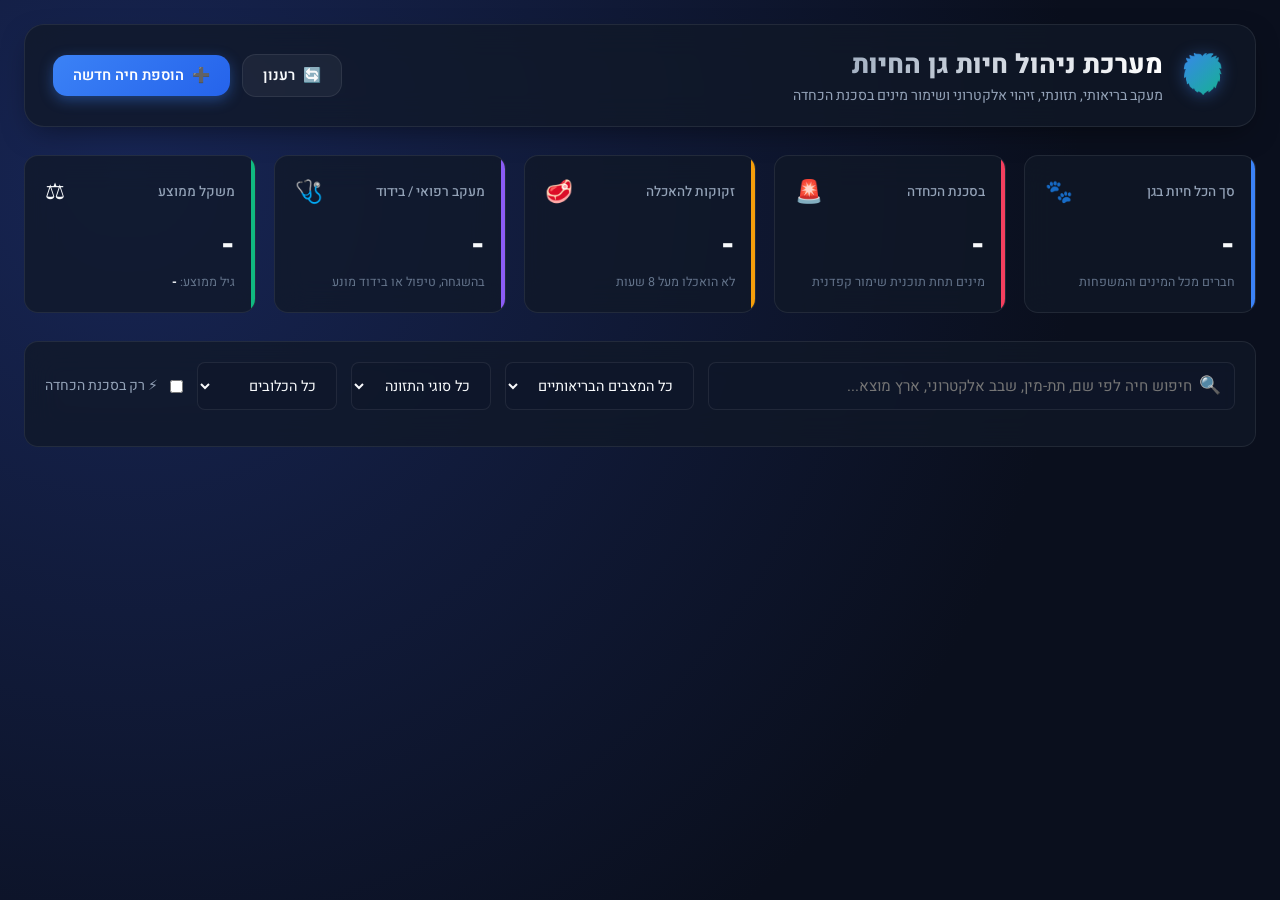
==== src/main/resources/static/index.html @ 91570b17 "feat: complete Zoo Management System with REST API, Web UI, Docker Compose, and comprehensive tests" ====
<!DOCTYPE html>
<html lang="he" dir="rtl">
<head>
    <meta charset="UTF-8">
    <meta name="viewport" content="width=device-width, initial-scale=1.0">
    <title>מערכת ניהול חיות גן החיות | Zoo Management</title>
    <link rel="preconnect" href="https://fonts.googleapis.com">
    <link rel="preconnect" href="https://fonts.gstatic.com" crossorigin>
    <link href="https://fonts.googleapis.com/css2?family=Heebo:wght@300;400;500;600;700;800;900&display=swap" rel="stylesheet">
    <link rel="stylesheet" href="styles.css">
</head>
<body>
    <div class="container">
        <!-- Header -->
        <header class="app-header">
            <div class="brand">
                <span class="brand-icon">🦁</span>
                <div class="brand-title">
                    <h1>מערכת ניהול חיות גן החיות</h1>
                    <p>מעקב בריאותי, תזונתי, זיהוי אלקטרוני ושימור מינים בסכנת הכחדה</p>
                </div>
            </div>
            <div class="header-actions">
                <button class="btn btn-secondary" id="btnRefresh">
                    <span>🔄</span> רענון
                </button>
                <button class="btn btn-primary" id="btnAddAnimal">
                    <span>➕</span> הוספת חיה חדשה
                </button>
            </div>
        </header>

        <!-- Stats Section -->
        <section class="stats-grid">
            <div class="stat-card blue">
                <div class="stat-header">
                    <span class="stat-title">סך הכל חיות בגן</span>
                    <span class="stat-icon">🐾</span>
                </div>
                <div class="stat-value" id="statTotalAnimals">-</div>
                <div class="stat-desc">חברים מכל המינים והמשפחות</div>
            </div>

            <div class="stat-card rose">
                <div class="stat-header">
                    <span class="stat-title">בסכנת הכחדה</span>
                    <span class="stat-icon">🚨</span>
                </div>
                <div class="stat-value" id="statEndangered">-</div>
                <div class="stat-desc">מינים תחת תוכנית שימור קפדנית</div>
            </div>

            <div class="stat-card amber">
                <div class="stat-header">
                    <span class="stat-title">זקוקות להאכלה</span>
                    <span class="stat-icon">🥩</span>
                </div>
                <div class="stat-value" id="statHungry">-</div>
                <div class="stat-desc">לא הואכלו מעל 8 שעות</div>
            </div>

            <div class="stat-card purple">
                <div class="stat-header">
                    <span class="stat-title">מעקב רפואי / בידוד</span>
                    <span class="stat-icon">🩺</span>
                </div>
                <div class="stat-value" id="statMedicalAttention">-</div>
                <div class="stat-desc">בהשגחה, טיפול או בידוד מונע</div>
            </div>

            <div class="stat-card emerald">
                <div class="stat-header">
                    <span class="stat-title">משקל ממוצע</span>
                    <span class="stat-icon">⚖️</span>
                </div>
                <div class="stat-value" id="statAvgWeight">-</div>
                <div class="stat-desc">גיל ממוצע: <strong id="statAvgAge" style="color:var(--text-primary)">-</strong></div>
            </div>
        </section>

        <!-- Toolbar: Search & Filters -->
        <section class="toolbar">
            <div class="search-row">
                <div class="search-input-wrap">
                    <span class="search-icon">🔍</span>
                    <input type="text" id="searchInput" class="search-input" placeholder="חיפוש חיה לפי שם, תת-מין, שבב אלקטרוני, ארץ מוצא...">
                </div>

                <select id="healthFilter" class="select-filter">
                    <option value="">כל המצבים הבריאותיים</option>
                </select>

                <select id="dietFilter" class="select-filter">
                    <option value="">כל סוגי התזונה</option>
                </select>

                <select id="cageFilter" class="select-filter">
                    <option value="">כל הכלובים</option>
                </select>

                <label class="filter-toggle-wrap">
                    <input type="checkbox" id="endangeredToggle">
                    <span>⚡ רק בסכנת הכחדה</span>
                </label>
            </div>

            <!-- Species Pills -->
            <div class="species-tabs" id="speciesTabs">
                <!-- Dynamically generated species buttons -->
            </div>
        </section>

        <!-- Animals Grid -->
        <main class="animals-grid" id="animalsGrid">
            <!-- Dynamically populated animal cards -->
        </main>
    </div>

    <!-- Modal: Add / Edit Animal -->
    <div class="modal-overlay" id="animalModal">
        <div class="modal-content">
            <div class="modal-header">
                <h2 id="animalModalTitle">הוספת חיה חדשה</h2>
                <button class="modal-close" onclick="closeModal('animalModal')">&times;</button>
            </div>
            <form id="animalForm">
                <input type="hidden" id="modalAnimalId">
                <div class="form-grid">
                    <div class="form-group">
                        <label class="form-label">שם החיה *</label>
                        <input type="text" id="modalAnimalName" class="form-input" required placeholder="למשל: סימבה">
                    </div>

                    <div class="form-group">
                        <label class="form-label">משפחה / מין *</label>
                        <select id="modalAnimalSpecies" class="form-select" required>
                            <!-- Populated dynamically -->
                        </select>
                    </div>

                    <div class="form-group">
                        <label class="form-label">תת-מין</label>
                        <select id="modalAnimalSubSpecies" class="form-select">
                            <!-- Populated dynamically -->
                        </select>
                    </div>

                    <div class="form-group">
                        <label class="form-label">מין (זכר/נקבה)</label>
                        <select id="modalAnimalGender" class="form-select">
                            <!-- Populated dynamically -->
                        </select>
                    </div>

                    <div class="form-group">
                        <label class="form-label">גיל (בשנים)</label>
                        <input type="number" id="modalAnimalAge" class="form-input" min="0" max="150" placeholder="למשל: 5">
                    </div>

                    <div class="form-group">
                        <label class="form-label">משקל (ק"ג)</label>
                        <input type="number" id="modalAnimalWeight" class="form-input" step="0.1" min="0" placeholder="למשל: 180.5">
                    </div>

                    <div class="form-group">
                        <label class="form-label">סוג תזונה</label>
                        <select id="modalAnimalDiet" class="form-select">
                            <!-- Populated dynamically -->
                        </select>
                    </div>

                    <div class="form-group">
                        <label class="form-label">מזון מועדף</label>
                        <input type="text" id="modalAnimalFood" class="form-input" placeholder="למשל: בשר בקר טרי">
                    </div>

                    <div class="form-group">
                        <label class="form-label">ארץ מוצא / סביבה טבעית</label>
                        <input type="text" id="modalAnimalOrigin" class="form-input" placeholder="למשל: קניה">
                    </div>

                    <div class="form-group">
                        <label class="form-label">סטטוס שימור (סכנת הכחדה)</label>
                        <select id="modalAnimalConservation" class="form-select">
                            <!-- Populated dynamically -->
                        </select>
                    </div>

                    <div class="form-group">
                        <label class="form-label">מזהה שבב אלקטרוני (Microchip)</label>
                        <input type="text" id="modalAnimalChip" class="form-input" placeholder="CHIP-FEL-101">
                    </div>

                    <div class="form-group">
                        <label class="form-label">כלוב משויך</label>
                        <select id="modalAnimalCage" class="form-select">
                            <!-- Populated dynamically -->
                        </select>
                    </div>

                    <div class="form-group">
                        <label class="form-label">לוח זמני האכלה</label>
                        <input type="text" id="modalAnimalSchedule" class="form-input" placeholder="למשל: פעמיים ביום ב-09:00 וב-17:00">
                    </div>

                    <div class="form-group">
                        <label class="form-label">מצב בריאותי התחלתי</label>
                        <select id="modalAnimalHealth" class="form-select">
                            <!-- Populated dynamically -->
                        </select>
                    </div>

                    <div class="form-group full">
                        <label class="form-label">הערות ותיאור אישי</label>
                        <textarea id="modalAnimalNotes" class="form-textarea" placeholder="מאפיינים ייחודיים, התנהגות..."></textarea>
                    </div>
                </div>

                <div style="display:flex; justify-content:flex-end; gap:12px;">
                    <button type="button" class="btn btn-secondary" onclick="closeModal('animalModal')">ביטול</button>
                    <button type="submit" class="btn btn-primary">שמור חיה</button>
                </div>
            </form>
        </div>
    </div>

    <!-- Modal: Feed Animal -->
    <div class="modal-overlay" id="feedModal">
        <div class="modal-content" style="max-width: 480px;">
            <div class="modal-header">
                <h2 id="feedModalTitle">🥩 האכלת חיה</h2>
                <button class="modal-close" onclick="closeModal('feedModal')">&times;</button>
            </div>
            <form id="feedForm">
                <input type="hidden" id="feedAnimalId">
                <div class="form-group" style="margin-bottom:14px;">
                    <label class="form-label">סוג המזון *</label>
                    <input type="text" id="feedFoodItem" class="form-input" required placeholder="למשל: נתחי עוף טריים">
                </div>
                <div class="form-group" style="margin-bottom:14px;">
                    <label class="form-label">כמות (בק"ג) *</label>
                    <input type="number" id="feedAmountKg" class="form-input" step="0.1" min="0.01" required value="2.5">
                </div>
                <div class="form-group" style="margin-bottom:14px;">
                    <label class="form-label">שם המטפל המאכיל</label>
                    <input type="text" id="feedCaretaker" class="form-input" value="מטפל תורן">
                </div>
                <div class="form-group" style="margin-bottom:20px;">
                    <label class="form-label">הערות האכלה</label>
                    <textarea id="feedNotes" class="form-textarea" placeholder="תיאבון טוב, תגובה חיובית..."></textarea>
                </div>
                <div style="display:flex; justify-content:flex-end; gap:12px;">
                    <button type="button" class="btn btn-secondary" onclick="closeModal('feedModal')">ביטול</button>
                    <button type="submit" class="btn btn-emerald">בצע האכלה עכשיו</button>
                </div>
            </form>
        </div>
    </div>

    <!-- Modal: Medical Checkup -->
    <div class="modal-overlay" id="medicalModal">
        <div class="modal-content" style="max-width: 520px;">
            <div class="modal-header">
                <h2 id="medicalModalTitle">🩺 בדיקה רפואית</h2>
                <button class="modal-close" onclick="closeModal('medicalModal')">&times;</button>
            </div>
            <form id="medicalForm">
                <input type="hidden" id="medAnimalId">
                <div class="form-group" style="margin-bottom:14px;">
                    <label class="form-label">עדכון מצב בריאותי *</label>
                    <select id="medHealthStatus" class="form-select" required>
                        <!-- Populated dynamically -->
                    </select>
                </div>
                <div class="form-group" style="margin-bottom:14px;">
                    <label class="form-label">אבחנה רפואית *</label>
                    <input type="text" id="medDiagnosis" class="form-input" required placeholder="בדיקה תקופתית, צליעה ברגל, הצטננות...">
                </div>
                <div class="form-group" style="margin-bottom:14px;">
                    <label class="form-label">טיפול שניתן / תרופות</label>
                    <input type="text" id="medTreatment" class="form-input" placeholder="חיסון שנתי, אנטיביוטיקה, מנוחה...">
                </div>
                <div class="form-group" style="margin-bottom:14px;">
                    <label class="form-label">שם הווטרינר המטפל</label>
                    <input type="text" id="medDoctor" class="form-input" value='ד"ר שרה מילר'>
                </div>
                <div class="form-group" style="margin-bottom:20px;">
                    <label class="form-label">הערות ומעקב</label>
                    <textarea id="medNotes" class="form-textarea" placeholder="הנחיות להמשך טיפול..."></textarea>
                </div>
                <div style="display:flex; justify-content:flex-end; gap:12px;">
                    <button type="button" class="btn btn-secondary" onclick="closeModal('medicalModal')">ביטול</button>
                    <button type="submit" class="btn btn-amber">שמור בדיקה רפואית</button>
                </div>
            </form>
        </div>
    </div>

    <!-- Modal: History Timeline -->
    <div class="modal-overlay" id="historyModal">
        <div class="modal-content">
            <div class="modal-header">
                <h2 id="historyModalTitle">📋 היסטוריה</h2>
                <button class="modal-close" onclick="closeModal('historyModal')">&times;</button>
            </div>
            <div class="timeline" id="historyTimeline">
                <!-- Dynamically populated timeline items -->
            </div>
            <div style="display:flex; justify-content:flex-end; margin-top:20px;">
                <button type="button" class="btn btn-secondary" onclick="closeModal('historyModal')">סגור</button>
            </div>
        </div>
    </div>

    <!-- Toast Notifications -->
    <div class="toast-container" id="toastContainer"></div>

    <script src="app.js"></script>
</body>
</html>
---- src/main/resources/static/styles.css ----
:root {
    --bg-primary: #0a0f1d;
    --bg-secondary: #111827;
    --bg-card: rgba(17, 24, 39, 0.75);
    --bg-card-hover: rgba(31, 41, 55, 0.85);
    --border-color: rgba(255, 255, 255, 0.08);
    --border-glow: rgba(59, 130, 246, 0.3);
    --primary: #3b82f6;
    --primary-hover: #2563eb;
    --primary-glow: rgba(59, 130, 246, 0.4);
    --accent-emerald: #10b981;
    --accent-amber: #f59e0b;
    --accent-rose: #f43f5e;
    --accent-purple: #8b5cf6;
    --accent-cyan: #06b6d4;
    --text-primary: #f8fafc;
    --text-secondary: #94a3b8;
    --text-muted: #64748b;
    --glass-blur: blur(16px);
    --radius-sm: 8px;
    --radius-md: 14px;
    --radius-lg: 20px;
    --shadow-card: 0 10px 30px -10px rgba(0, 0, 0, 0.5);
    --transition: all 0.25s cubic-bezier(0.4, 0, 0.2, 1);
}

* {
    box-sizing: border-box;
    margin: 0;
    padding: 0;
    font-family: 'Heebo', system-ui, -apple-system, sans-serif;
}

body {
    background: radial-gradient(circle at 10% 20%, #172554 0%, #0a0f1d 70%),
                radial-gradient(circle at 90% 80%, #1e1b4b 0%, transparent 60%);
    background-color: var(--bg-primary);
    color: var(--text-primary);
    min-height: 100vh;
    direction: rtl;
    text-align: right;
    line-height: 1.5;
    overflow-x: hidden;
}

/* Scrollbar */
::-webkit-scrollbar {
    width: 8px;
}
::-webkit-scrollbar-track {
    background: var(--bg-primary);
}
::-webkit-scrollbar-thumb {
    background: #334155;
    border-radius: 4px;
}
::-webkit-scrollbar-thumb:hover {
    background: #475569;
}

/* Container */
.container {
    max-width: 1440px;
    margin: 0 auto;
    padding: 24px;
}

/* Header */
.app-header {
    display: flex;
    justify-content: space-between;
    align-items: center;
    padding: 20px 28px;
    background: var(--bg-card);
    backdrop-filter: var(--glass-blur);
    border: 1px solid var(--border-color);
    border-radius: var(--radius-lg);
    box-shadow: var(--shadow-card);
    margin-bottom: 28px;
}

.brand {
    display: flex;
    align-items: center;
    gap: 16px;
}

.brand-icon {
    font-size: 2.4rem;
    background: linear-gradient(135deg, #3b82f6, #10b981);
    -webkit-background-clip: text;
    -webkit-text-fill-color: transparent;
    filter: drop-shadow(0 2px 8px rgba(59, 130, 246, 0.4));
}

.brand-title h1 {
    font-size: 1.65rem;
    font-weight: 800;
    background: linear-gradient(to left, #ffffff, #94a3b8);
    -webkit-background-clip: text;
    -webkit-text-fill-color: transparent;
}

.brand-title p {
    font-size: 0.88rem;
    color: var(--text-secondary);
}

.header-actions {
    display: flex;
    align-items: center;
    gap: 12px;
}

/* Buttons */
.btn {
    display: inline-flex;
    align-items: center;
    gap: 8px;
    padding: 10px 20px;
    border-radius: var(--radius-md);
    font-weight: 600;
    font-size: 0.92rem;
    cursor: pointer;
    border: none;
    transition: var(--transition);
    outline: none;
}

.btn-primary {
    background: linear-gradient(135deg, var(--primary), #2563eb);
    color: white;
    box-shadow: 0 4px 14px var(--primary-glow);
}
.btn-primary:hover {
    transform: translateY(-2px);
    box-shadow: 0 6px 20px var(--primary-glow);
}

.btn-secondary {
    background: rgba(255, 255, 255, 0.05);
    color: var(--text-primary);
    border: 1px solid var(--border-color);
}
.btn-secondary:hover {
    background: rgba(255, 255, 255, 0.1);
    transform: translateY(-2px);
}

.btn-emerald {
    background: linear-gradient(135deg, #059669, #10b981);
    color: white;
}
.btn-emerald:hover {
    filter: brightness(1.1);
    transform: translateY(-2px);
}

.btn-amber {
    background: linear-gradient(135deg, #d97706, #f59e0b);
    color: white;
}
.btn-amber:hover {
    filter: brightness(1.1);
    transform: translateY(-2px);
}

.btn-rose {
    background: linear-gradient(135deg, #e11d48, #f43f5e);
    color: white;
}
.btn-rose:hover {
    filter: brightness(1.1);
    transform: translateY(-2px);
}

.btn-sm {
    padding: 6px 12px;
    font-size: 0.82rem;
    border-radius: var(--radius-sm);
}

/* Stats Section */
.stats-grid {
    display: grid;
    grid-template-columns: repeat(auto-fit, minmax(210px, 1fr));
    gap: 18px;
    margin-bottom: 28px;
}

.stat-card {
    background: var(--bg-card);
    backdrop-filter: var(--glass-blur);
    border: 1px solid var(--border-color);
    border-radius: var(--radius-md);
    padding: 20px;
    position: relative;
    overflow: hidden;
    transition: var(--transition);
}
.stat-card:hover {
    transform: translateY(-4px);
    border-color: rgba(255, 255, 255, 0.2);
}

.stat-card::after {
    content: '';
    position: absolute;
    top: 0;
    right: 0;
    width: 4px;
    height: 100%;
}
.stat-card.blue::after { background: var(--primary); }
.stat-card.emerald::after { background: var(--accent-emerald); }
.stat-card.amber::after { background: var(--accent-amber); }
.stat-card.rose::after { background: var(--accent-rose); }
.stat-card.purple::after { background: var(--accent-purple); }

.stat-header {
    display: flex;
    justify-content: space-between;
    align-items: center;
    margin-bottom: 12px;
}
.stat-title {
    font-size: 0.85rem;
    color: var(--text-secondary);
    font-weight: 500;
}
.stat-icon {
    font-size: 1.4rem;
}
.stat-value {
    font-size: 2rem;
    font-weight: 800;
    color: var(--text-primary);
}
.stat-desc {
    font-size: 0.78rem;
    color: var(--text-muted);
    margin-top: 4px;
}

/* Filters & Search Toolbar */
.toolbar {
    background: var(--bg-card);
    backdrop-filter: var(--glass-blur);
    border: 1px solid var(--border-color);
    border-radius: var(--radius-md);
    padding: 20px;
    margin-bottom: 28px;
    display: flex;
    flex-direction: column;
    gap: 16px;
}

.search-row {
    display: flex;
    gap: 14px;
    flex-wrap: wrap;
}

.search-input-wrap {
    flex: 1;
    min-width: 280px;
    position: relative;
}
.search-icon {
    position: absolute;
    right: 14px;
    top: 50%;
    transform: translateY(-50%);
    color: var(--text-muted);
    font-size: 1.1rem;
}
.search-input {
    width: 100%;
    padding: 12px 42px 12px 16px;
    background: rgba(15, 23, 42, 0.6);
    border: 1px solid var(--border-color);
    border-radius: var(--radius-sm);
    color: var(--text-primary);
    font-size: 0.95rem;
    outline: none;
    transition: var(--transition);
}
.search-input:focus {
    border-color: var(--primary);
    box-shadow: 0 0 0 3px var(--primary-glow);
}

.select-filter {
    padding: 10px 16px;
    background: rgba(15, 23, 42, 0.6);
    border: 1px solid var(--border-color);
    border-radius: var(--radius-sm);
    color: var(--text-primary);
    font-size: 0.9rem;
    outline: none;
    cursor: pointer;
    min-width: 140px;
}
.select-filter:focus {
    border-color: var(--primary);
}

/* Species Tabs / Badges */
.species-tabs {
    display: flex;
    gap: 8px;
    flex-wrap: wrap;
    align-items: center;
}
.tab-btn {
    padding: 7px 15px;
    background: rgba(255, 255, 255, 0.04);
    border: 1px solid var(--border-color);
    border-radius: 20px;
    color: var(--text-secondary);
    font-size: 0.85rem;
    cursor: pointer;
    transition: var(--transition);
}
.tab-btn:hover {
    background: rgba(255, 255, 255, 0.1);
    color: var(--text-primary);
}
.tab-btn.active {
    background: var(--primary);
    color: white;
    border-color: var(--primary);
    box-shadow: 0 2px 10px var(--primary-glow);
}

.filter-toggle-wrap {
    display: flex;
    align-items: center;
    gap: 12px;
    font-size: 0.88rem;
    color: var(--text-secondary);
    cursor: pointer;
}

/* Animals Grid */
.animals-grid {
    display: grid;
    grid-template-columns: repeat(auto-fill, minmax(360px, 1fr));
    gap: 22px;
    margin-bottom: 40px;
}

/* Animal Card */
.animal-card {
    background: var(--bg-card);
    backdrop-filter: var(--glass-blur);
    border: 1px solid var(--border-color);
    border-radius: var(--radius-lg);
    padding: 22px;
    display: flex;
    flex-direction: column;
    justify-content: space-between;
    transition: var(--transition);
    position: relative;
    overflow: hidden;
}
.animal-card:hover {
    transform: translateY(-6px);
    border-color: rgba(255, 255, 255, 0.18);
    box-shadow: 0 15px 35px -10px rgba(0, 0, 0, 0.7);
}

.animal-header {
    display: flex;
    justify-content: space-between;
    align-items: flex-start;
    margin-bottom: 14px;
}

.animal-title-wrap {
    display: flex;
    align-items: center;
    gap: 14px;
}

.animal-avatar {
    width: 52px;
    height: 52px;
    border-radius: 14px;
    display: flex;
    align-items: center;
    justify-content: center;
    font-size: 1.8rem;
    background: rgba(255, 255, 255, 0.06);
    border: 1px solid var(--border-color);
}

.animal-name {
    font-size: 1.3rem;
    font-weight: 700;
    color: var(--text-primary);
}
.animal-species-text {
    font-size: 0.84rem;
    color: var(--text-secondary);
}

.health-dot {
    display: inline-block;
    width: 8px;
    height: 8px;
    border-radius: 50%;
    margin-left: 6px;
}
.health-dot.HEALTHY { background: var(--accent-emerald); box-shadow: 0 0 8px var(--accent-emerald); }
.health-dot.UNDER_OBSERVATION { background: var(--accent-amber); box-shadow: 0 0 8px var(--accent-amber); }
.health-dot.QUARANTINED { background: var(--accent-rose); box-shadow: 0 0 8px var(--accent-rose); }
.health-dot.SICK { background: var(--accent-rose); box-shadow: 0 0 8px var(--accent-rose); }
.health-dot.INJURED { background: var(--accent-amber); box-shadow: 0 0 8px var(--accent-amber); }

/* Badges */
.badge-row {
    display: flex;
    gap: 6px;
    flex-wrap: wrap;
    margin-bottom: 14px;
}

.badge {
    padding: 4px 10px;
    border-radius: 6px;
    font-size: 0.75rem;
    font-weight: 600;
    display: inline-flex;
    align-items: center;
    gap: 4px;
}
.badge-endangered {
    background: rgba(244, 63, 94, 0.15);
    color: #fb7185;
    border: 1px solid rgba(244, 63, 94, 0.3);
}
.badge-least-concern {
    background: rgba(16, 185, 129, 0.15);
    color: #34d399;
    border: 1px solid rgba(16, 185, 129, 0.3);
}
.badge-diet {
    background: rgba(59, 130, 246, 0.15);
    color: #60a5fa;
    border: 1px solid rgba(59, 130, 246, 0.3);
}
.badge-gender {
    background: rgba(139, 92, 246, 0.15);
    color: #a78bfa;
    border: 1px solid rgba(139, 92, 246, 0.3);
}
.badge-cage {
    background: rgba(255, 255, 255, 0.08);
    color: #cbd5e1;
    border: 1px solid var(--border-color);
}

/* Details list */
.animal-specs {
    display: grid;
    grid-template-columns: 1fr 1fr;
    gap: 10px;
    background: rgba(15, 23, 42, 0.5);
    border-radius: var(--radius-sm);
    padding: 12px;
    margin-bottom: 14px;
    font-size: 0.82rem;
}
.spec-item {
    display: flex;
    flex-direction: column;
}
.spec-label {
    color: var(--text-muted);
    font-size: 0.75rem;
}
.spec-val {
    color: var(--text-primary);
    font-weight: 600;
}

/* Feeding info bar */
.feeding-bar {
    background: rgba(255, 255, 255, 0.03);
    border-radius: var(--radius-sm);
    padding: 10px 12px;
    margin-bottom: 16px;
    font-size: 0.82rem;
    display: flex;
    justify-content: space-between;
    align-items: center;
    border: 1px solid var(--border-color);
}
.feeding-bar.hungry {
    border-color: rgba(245, 158, 11, 0.4);
    background: rgba(245, 158, 11, 0.08);
}
.hungry-badge {
    color: #fbbf24;
    font-weight: 700;
    display: inline-flex;
    align-items: center;
    gap: 4px;
}

/* Animal Action Buttons */
.card-actions {
    display: flex;
    gap: 8px;
    flex-wrap: wrap;
    border-top: 1px solid var(--border-color);
    padding-top: 14px;
}

/* Modal */
.modal-overlay {
    position: fixed;
    top: 0;
    left: 0;
    right: 0;
    bottom: 0;
    background: rgba(0, 0, 0, 0.75);
    backdrop-filter: blur(8px);
    display: none;
    align-items: center;
    justify-content: center;
    z-index: 1000;
    padding: 20px;
}
.modal-overlay.open {
    display: flex;
}

.modal-content {
    background: #111827;
    border: 1px solid rgba(255, 255, 255, 0.15);
    border-radius: var(--radius-lg);
    width: 100%;
    max-width: 650px;
    max-height: 90vh;
    overflow-y: auto;
    padding: 28px;
    position: relative;
    box-shadow: 0 25px 50px -12px rgba(0, 0, 0, 0.8);
    animation: modalIn 0.25s ease-out;
}

@keyframes modalIn {
    from {
        opacity: 0;
        transform: scale(0.95);
    }
    to {
        opacity: 1;
        transform: scale(1);
    }
}

.modal-header {
    display: flex;
    justify-content: space-between;
    align-items: center;
    margin-bottom: 22px;
}
.modal-header h2 {
    font-size: 1.4rem;
    font-weight: 700;
}
.modal-close {
    background: transparent;
    border: none;
    color: var(--text-muted);
    font-size: 1.6rem;
    cursor: pointer;
    line-height: 1;
}
.modal-close:hover {
    color: white;
}

/* Form */
.form-grid {
    display: grid;
    grid-template-columns: 1fr 1fr;
    gap: 16px;
    margin-bottom: 22px;
}
.form-group {
    display: flex;
    flex-direction: column;
    gap: 6px;
}
.form-group.full {
    grid-column: 1 / -1;
}
.form-label {
    font-size: 0.85rem;
    color: var(--text-secondary);
    font-weight: 600;
}
.form-input, .form-select, .form-textarea {
    padding: 10px 14px;
    background: #1f2937;
    border: 1px solid var(--border-color);
    border-radius: var(--radius-sm);
    color: var(--text-primary);
    font-size: 0.92rem;
    outline: none;
    transition: var(--transition);
}
.form-input:focus, .form-select:focus, .form-textarea:focus {
    border-color: var(--primary);
    box-shadow: 0 0 0 3px var(--primary-glow);
}
.form-textarea {
    resize: vertical;
    min-height: 80px;
}

/* Timeline in History Modal */
.timeline {
    position: relative;
    padding-right: 24px;
    border-right: 2px solid #334155;
    margin-top: 14px;
}
.timeline-item {
    position: relative;
    margin-bottom: 20px;
}
.timeline-dot {
    position: absolute;
    right: -31px;
    top: 4px;
    width: 14px;
    height: 14px;
    border-radius: 50%;
    background: var(--primary);
    border: 2px solid #111827;
}
.timeline-date {
    font-size: 0.76rem;
    color: var(--text-muted);
}
.timeline-title {
    font-size: 0.95rem;
    font-weight: 700;
    color: var(--text-primary);
}
.timeline-body {
    font-size: 0.85rem;
    color: var(--text-secondary);
    margin-top: 4px;
}

/* Toasts */
.toast-container {
    position: fixed;
    bottom: 24px;
    left: 24px;
    z-index: 2000;
    display: flex;
    flex-direction: column;
    gap: 10px;
}
.toast {
    padding: 14px 20px;
    border-radius: var(--radius-md);
    background: #1f2937;
    color: white;
    box-shadow: 0 10px 25px rgba(0, 0, 0, 0.6);
    border: 1px solid var(--border-color);
    display: flex;
    align-items: center;
    gap: 12px;
    font-size: 0.92rem;
    animation: toastIn 0.3s ease-out;
}
.toast.success { border-color: var(--accent-emerald); }
.toast.error { border-color: var(--accent-rose); }

@keyframes toastIn {
    from {
        opacity: 0;
        transform: translateY(20px);
    }
    to {
        opacity: 1;
        transform: translateY(0);
    }
}

/* Empty State */
.empty-state {
    grid-column: 1 / -1;
    text-align: center;
    padding: 60px 20px;
    color: var(--text-muted);
}
.empty-icon {
    font-size: 3.5rem;
    margin-bottom: 12px;
}
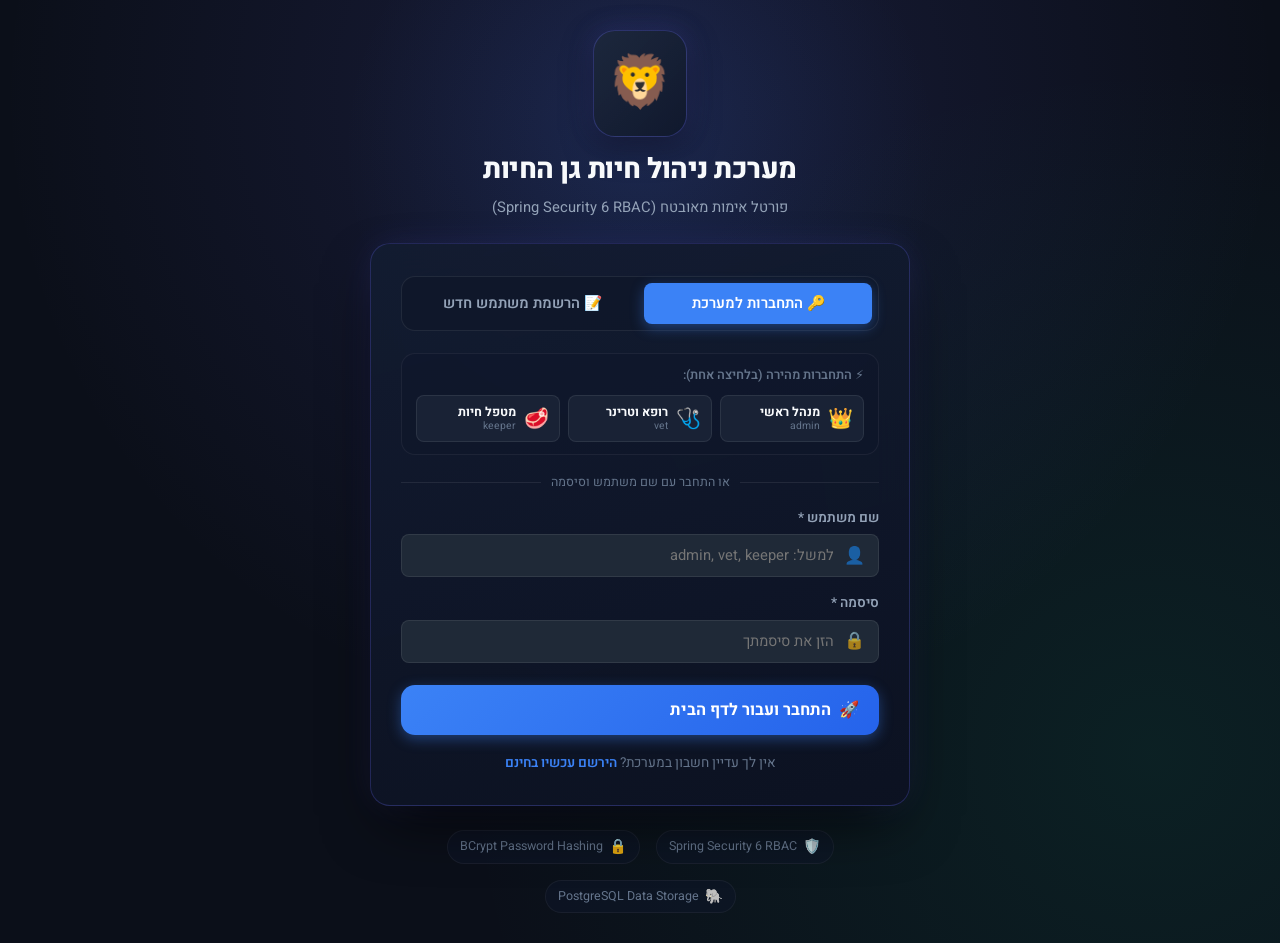
==== commit 919aed81: "feat: integrate NaNoBanana 2.1 AI animal photography, standalone auth, tasks, smart alerts, cages, a" ====
--- a/src/main/resources/static/index.html
+++ b/src/main/resources/static/index.html
@@ -8,9 +8,47 @@
     <link rel="preconnect" href="https://fonts.gstatic.com" crossorigin>
     <link href="https://fonts.googleapis.com/css2?family=Heebo:wght@300;400;500;600;700;800;900&display=swap" rel="stylesheet">
     <link rel="stylesheet" href="styles.css">
+    <script>
+        // Auth Guard: אם המשתמש אינו מחובר, ניתוב מיידי לדף ההתחברות וההרשמה הנפרד
+        (function() {
+            var saved = localStorage.getItem('zoo_auth');
+            if (!saved) {
+                window.location.replace('login.html');
+            }
+        })();
+    </script>
 </head>
 <body>
     <div class="container">
+        <!-- RBAC Role Selector Bar -->
+        <section class="role-selector-bar" id="roleSelectorBar">
+            <div class="role-selector-title">
+                <span class="role-selector-icon">🛡️</span>
+                <div>
+                    <strong style="color:var(--text-primary); font-size:0.95rem;">בקרת הרשאות ותפקידים (Spring Security 6 RBAC)</strong>
+                    <div style="font-size:0.8rem; color:var(--text-muted);">החלף תפקיד לבדיקת הרשאות בזמן אמת</div>
+                </div>
+            </div>
+            <div class="role-buttons">
+                <button type="button" class="btn-role" data-role="guest" id="role-guest" title="אורח - צפייה בנתונים בלבד">
+                    <span class="role-icon">👤</span> אורח (Guest)
+                </button>
+                <button type="button" class="btn-role" data-role="keeper" id="role-keeper" title="מטפל - מורשה להאכיל ולהעביר כלובים">
+                    <span class="role-icon">🥩</span> מטפל (Keeper)
+                </button>
+                <button type="button" class="btn-role" data-role="vet" id="role-vet" title="וטרינר - מורשה לבדיקות רפואיות ובידוד">
+                    <span class="role-icon">🩺</span> וטרינר (Vet)
+                </button>
+                <button type="button" class="btn-role active" data-role="admin" id="role-admin" title="מנהל - הרשאות מלאות להוספה, עריכה ומחיקה">
+                    <span class="role-icon">👑</span> מנהל (Admin)
+                </button>
+            </div>
+            <div class="current-role-badge" id="currentRoleBadge">
+                <span class="badge-status-dot"></span>
+                <span id="currentRoleLabel">מחובר כ-מנהל (ROLE_ADMIN)</span>
+            </div>
+        </section>
+
         <!-- Header -->
         <header class="app-header">
             <div class="brand">
@@ -21,6 +59,28 @@
                 </div>
             </div>
             <div class="header-actions">
+                <div class="auth-header-controls" id="authUserControls">
+                    <div class="user-greeting-badge" id="userGreetingBadge">
+                        <span class="user-greeting-avatar" id="userGreetingAvatar">👑</span>
+                        <div class="user-greeting-info">
+                            <span class="user-greeting-name" id="userGreetingName">משתמש מחובר</span>
+                            <span class="user-greeting-role" id="userGreetingRole">טוען...</span>
+                        </div>
+                    </div>
+                    <button class="btn btn-rose btn-sm" id="btnLogout" title="התנתק מהמערכת">
+                        <span>🚪</span> התנתק
+                    </button>
+                </div>
+                <button type="button" class="btn-alert-bell" id="btnAlertsBell" title="מרכז התראות בזמן אמת">
+                    <span>🔔</span> התראות
+                    <span class="alert-bell-count" id="alertsBadgeCount" style="display:none;">0</span>
+                </button>
+                <button type="button" class="btn btn-secondary" id="btnExportCsv" title="ייצוא נתוני חיות לקובץ CSV">
+                    <span>📊</span> ייצוא CSV
+                </button>
+                <button type="button" class="btn btn-secondary" id="btnPrintReport" title="הדפסה או ייצוא דוח PDF מעוצב">
+                    <span>🖨️</span> דוח PDF
+                </button>
                 <button class="btn btn-secondary" id="btnRefresh">
                     <span>🔄</span> רענון
                 </button>
@@ -30,91 +90,173 @@
             </div>
         </header>
 
-        <!-- Stats Section -->
-        <section class="stats-grid">
-            <div class="stat-card blue">
-                <div class="stat-header">
-                    <span class="stat-title">סך הכל חיות בגן</span>
-                    <span class="stat-icon">🐾</span>
-                </div>
-                <div class="stat-value" id="statTotalAnimals">-</div>
-                <div class="stat-desc">חברים מכל המינים והמשפחות</div>
-            </div>
-
-            <div class="stat-card rose">
-                <div class="stat-header">
-                    <span class="stat-title">בסכנת הכחדה</span>
-                    <span class="stat-icon">🚨</span>
-                </div>
-                <div class="stat-value" id="statEndangered">-</div>
-                <div class="stat-desc">מינים תחת תוכנית שימור קפדנית</div>
-            </div>
-
-            <div class="stat-card amber">
-                <div class="stat-header">
-                    <span class="stat-title">זקוקות להאכלה</span>
-                    <span class="stat-icon">🥩</span>
-                </div>
-                <div class="stat-value" id="statHungry">-</div>
-                <div class="stat-desc">לא הואכלו מעל 8 שעות</div>
-            </div>
-
-            <div class="stat-card purple">
-                <div class="stat-header">
-                    <span class="stat-title">מעקב רפואי / בידוד</span>
-                    <span class="stat-icon">🩺</span>
-                </div>
-                <div class="stat-value" id="statMedicalAttention">-</div>
-                <div class="stat-desc">בהשגחה, טיפול או בידוד מונע</div>
-            </div>
-
-            <div class="stat-card emerald">
-                <div class="stat-header">
-                    <span class="stat-title">משקל ממוצע</span>
-                    <span class="stat-icon">⚖️</span>
-                </div>
-                <div class="stat-value" id="statAvgWeight">-</div>
-                <div class="stat-desc">גיל ממוצע: <strong id="statAvgAge" style="color:var(--text-primary)">-</strong></div>
-            </div>
-        </section>
-
-        <!-- Toolbar: Search & Filters -->
-        <section class="toolbar">
-            <div class="search-row">
-                <div class="search-input-wrap">
-                    <span class="search-icon">🔍</span>
-                    <input type="text" id="searchInput" class="search-input" placeholder="חיפוש חיה לפי שם, תת-מין, שבב אלקטרוני, ארץ מוצא...">
-                </div>
-
-                <select id="healthFilter" class="select-filter">
-                    <option value="">כל המצבים הבריאותיים</option>
-                </select>
-
-                <select id="dietFilter" class="select-filter">
-                    <option value="">כל סוגי התזונה</option>
-                </select>
-
-                <select id="cageFilter" class="select-filter">
-                    <option value="">כל הכלובים</option>
-                </select>
-
-                <label class="filter-toggle-wrap">
-                    <input type="checkbox" id="endangeredToggle">
-                    <span>⚡ רק בסכנת הכחדה</span>
-                </label>
-            </div>
-
-            <!-- Species Pills -->
-            <div class="species-tabs" id="speciesTabs">
-                <!-- Dynamically generated species buttons -->
-            </div>
-        </section>
-
-        <!-- Animals Grid -->
-        <main class="animals-grid" id="animalsGrid">
-            <!-- Dynamically populated animal cards -->
-        </main>
-    </div>
+        <!-- Main Navigation Bar -->
+        <nav class="main-nav-bar" id="mainNavBar">
+            <button type="button" class="nav-tab-btn active" data-view="animals" id="tabNavAnimals">
+                <span>🐾</span> חיות הגן (מעקב וניהול)
+            </button>
+            <button type="button" class="nav-tab-btn" data-view="cages" id="tabNavCages">
+                <span>🏡</span> מתחמים וכלובים
+            </button>
+            <button type="button" class="nav-tab-btn" data-view="tasks" id="tabNavTasks">
+                <span>📋</span> משימות וסידור עבודה
+                <span class="nav-sub-badge" id="navTasksBadge" style="display:none;">0</span>
+            </button>
+            <button type="button" class="nav-tab-btn" data-view="analytics" id="tabNavAnalytics">
+                <span>📊</span> דוחות ואנליטיקה
+            </button>
+        </nav>
+
+        <!-- ================= VIEW 1: ANIMALS ================= -->
+        <div id="viewAnimals" class="app-view active">
+            <!-- Stats Section -->
+            <section class="stats-grid">
+                <div class="stat-card blue">
+                    <div class="stat-header">
+                        <span class="stat-title">סך הכל חיות בגן</span>
+                        <span class="stat-icon">🐾</span>
+                    </div>
+                    <div class="stat-value" id="statTotalAnimals">-</div>
+                    <div class="stat-desc">חברים מכל המינים והמשפחות</div>
+                </div>
+
+                <div class="stat-card rose">
+                    <div class="stat-header">
+                        <span class="stat-title">בסכנת הכחדה</span>
+                        <span class="stat-icon">🚨</span>
+                    </div>
+                    <div class="stat-value" id="statEndangered">-</div>
+                    <div class="stat-desc">מינים תחת תוכנית שימור קפדנית</div>
+                </div>
+
+                <div class="stat-card amber">
+                    <div class="stat-header">
+                        <span class="stat-title">זקוקות להאכלה</span>
+                        <span class="stat-icon">🥩</span>
+                    </div>
+                    <div class="stat-value" id="statHungry">-</div>
+                    <div class="stat-desc">לא הואכלו מעל 8 שעות</div>
+                </div>
+
+                <div class="stat-card purple">
+                    <div class="stat-header">
+                        <span class="stat-title">מעקב רפואי / בידוד</span>
+                        <span class="stat-icon">🩺</span>
+                    </div>
+                    <div class="stat-value" id="statMedicalAttention">-</div>
+                    <div class="stat-desc">בהשגחה, טיפול או בידוד מונע</div>
+                </div>
+
+                <div class="stat-card emerald">
+                    <div class="stat-header">
+                        <span class="stat-title">משקל ממוצע</span>
+                        <span class="stat-icon">⚖️</span>
+                    </div>
+                    <div class="stat-value" id="statAvgWeight">-</div>
+                    <div class="stat-desc">גיל ממוצע: <strong id="statAvgAge" style="color:var(--text-primary)">-</strong></div>
+                </div>
+            </section>
+
+            <!-- Toolbar: Search & Filters -->
+            <section class="toolbar">
+                <div class="search-row">
+                    <div class="search-input-wrap">
+                        <span class="search-icon">🔍</span>
+                        <input type="text" id="searchInput" class="search-input" placeholder="חיפוש חיה לפי שם, תת-מין, שבב אלקטרוני, ארץ מוצא...">
+                    </div>
+
+                    <select id="healthFilter" class="select-filter">
+                        <option value="">כל המצבים הבריאותיים</option>
+                    </select>
+
+                    <select id="dietFilter" class="select-filter">
+                        <option value="">כל סוגי התזונה</option>
+                    </select>
+
+                    <select id="cageFilter" class="select-filter">
+                        <option value="">כל הכלובים</option>
+                    </select>
+
+                    <label class="filter-toggle-wrap">
+                        <input type="checkbox" id="endangeredToggle">
+                        <span>⚡ רק בסכנת הכחדה</span>
+                    </label>
+                </div>
+
+                <!-- Species Pills -->
+                <div class="species-tabs" id="speciesTabs">
+                    <!-- Dynamically generated species buttons -->
+                </div>
+            </section>
+
+            <!-- Animals Grid -->
+            <main class="animals-grid" id="animalsGrid">
+                <!-- Dynamically populated animal cards -->
+            </main>
+        </div>
+
+        <!-- ================= VIEW 2: CAGES ================= -->
+        <div id="viewCages" class="app-view" style="display:none;">
+            <div class="view-header">
+                <div class="view-header-title">
+                    <h2>🏡 מתחמים וכלובי הגן</h2>
+                    <p>מעקב תפוסה, בקרת אקלים (טמפרטורה ולחות), שיוך חיות ואזורי מחיה</p>
+                </div>
+                <button type="button" class="btn btn-primary" id="btnOpenAddCage">
+                    <span>➕</span> הוספת מתחם / כלוב חדש
+                </button>
+            </div>
+            <div class="cages-grid" id="cagesListGrid">
+                <!-- Populated dynamically -->
+            </div>
+        </div>
+
+        <!-- ================= VIEW 3: TASKS ================= -->
+        <div id="viewTasks" class="app-view" style="display:none;">
+            <div class="view-header">
+                <div class="view-header-title">
+                    <h2>📋 משימות יומיות וסידור עבודה</h2>
+                    <p>הקצאה ומעקב ביצוע משימות האכלה, בדיקות רפואיות ותחזוקת מתחמים</p>
+                </div>
+                <button type="button" class="btn btn-emerald" id="btnOpenAddTask">
+                    <span>➕</span> משימה חדשה לצוות
+                </button>
+            </div>
+
+            <!-- Task Status Filters -->
+            <div class="tasks-filter-bar">
+                <button type="button" class="task-filter-btn active" data-task-filter="ALL" onclick="filterTasks('ALL')">הכל</button>
+                <button type="button" class="task-filter-btn" data-task-filter="PENDING" onclick="filterTasks('PENDING')">ממתינות (Pending)</button>
+                <button type="button" class="task-filter-btn" data-task-filter="IN_PROGRESS" onclick="filterTasks('IN_PROGRESS')">בביצוע (In Progress)</button>
+                <button type="button" class="task-filter-btn" data-task-filter="COMPLETED" onclick="filterTasks('COMPLETED')">הושלמו (Completed)</button>
+            </div>
+
+            <div class="tasks-grid" id="tasksListGrid">
+                <!-- Populated dynamically -->
+            </div>
+        </div>
+
+        <!-- ================= VIEW 4: ANALYTICS ================= -->
+        <div id="viewAnalytics" class="app-view" style="display:none;">
+            <div class="view-header">
+                <div class="view-header-title">
+                    <h2>📊 דוחות, התפלגויות ואנליטיקה</h2>
+                    <p>תובנות בזמן אמת על בריאות, תזונה, שימור מינים ותפוסת מתחמים בגן החיות</p>
+                </div>
+                <div style="display:flex; gap:10px;">
+                    <button type="button" class="btn btn-secondary" onclick="window.print()">
+                        <span>🖨️</span> הדפס דוח
+                    </button>
+                    <button type="button" class="btn btn-primary" onclick="loadAnalytics()">
+                        <span>🔄</span> רענון נתונים
+                    </button>
+                </div>
+            </div>
+
+            <div class="analytics-grid" id="analyticsGrid">
+                <!-- Populated dynamically -->
+            </div>
+        </div>
 
     <!-- Modal: Add / Edit Animal -->
     <div class="modal-overlay" id="animalModal">
@@ -211,6 +353,11 @@
                     </div>
 
                     <div class="form-group full">
+                        <label class="form-label">קישור לתמונה / נתיב (NaNoBanana 2.1 AI Image)</label>
+                        <input type="text" id="modalAnimalImage" class="form-input" placeholder="למשל: images/simba.jpg או כתובת אינטרנט של תמונה">
+                    </div>
+
+                    <div class="form-group full">
                         <label class="form-label">הערות ותיאור אישי</label>
                         <textarea id="modalAnimalNotes" class="form-textarea" placeholder="מאפיינים ייחודיים, התנהגות..."></textarea>
                     </div>
@@ -312,6 +459,128 @@
         </div>
     </div>
 
+    <!-- Slide-out Drawer: Smart Alerts & Reminders -->
+    <div class="alerts-drawer-overlay" id="alertsDrawerOverlay">
+        <div class="alerts-drawer" id="alertsDrawer">
+            <div class="alerts-drawer-header">
+                <div style="display:flex; align-items:center; gap:10px;">
+                    <span style="font-size:1.6rem;">🔔</span>
+                    <div>
+                        <h3 style="font-size:1.15rem; font-weight:800; color:var(--text-primary); margin:0;">מרכז התראות חכמות</h3>
+                        <p style="font-size:0.78rem; color:var(--text-muted); margin:2px 0 0 0;" id="alertsSubtitle">מעקב דחיפויות ותזכורות בזמן אמת</p>
+                    </div>
+                </div>
+                <button class="modal-close" id="btnCloseAlerts">&times;</button>
+            </div>
+            <div class="alerts-drawer-body" id="alertsDrawerList">
+                <!-- Populated dynamically -->
+            </div>
+        </div>
+    </div>
+
+    <!-- Modal: Add New Task -->
+    <div class="modal-overlay" id="taskModal">
+        <div class="modal-content" style="max-width: 500px;">
+            <div class="modal-header">
+                <h2 id="taskModalTitle">📋 משימה חדשה לצוות</h2>
+                <button class="modal-close" onclick="closeModal('taskModal')">&times;</button>
+            </div>
+            <form id="taskForm">
+                <div class="form-group" style="margin-bottom:14px;">
+                    <label class="form-label">כותרת המשימה *</label>
+                    <input type="text" id="taskTitle" class="form-input" required placeholder="למשל: האכלת צהריים לטורפים">
+                </div>
+                <div class="form-group" style="margin-bottom:14px;">
+                    <label class="form-label">תיאור והנחיות לביצוע</label>
+                    <textarea id="taskDesc" class="form-textarea" placeholder="פירוט מנה, דגשים מיוחדים, תרופות..."></textarea>
+                </div>
+                <div class="form-grid" style="margin-bottom:14px;">
+                    <div class="form-group">
+                        <label class="form-label">מיועד לתפקיד *</label>
+                        <select id="taskRole" class="form-select" required>
+                            <option value="KEEPER">מטפל חיות (Keeper)</option>
+                            <option value="VET">רופא וטרינר (Vet)</option>
+                            <option value="ADMIN">מנהל מערכת (Admin)</option>
+                        </select>
+                    </div>
+                    <div class="form-group">
+                        <label class="form-label">שם איש הצוות</label>
+                        <input type="text" id="taskAssignee" class="form-input" placeholder="למשל: מאיה לוי">
+                    </div>
+                </div>
+                <div class="form-grid" style="margin-bottom:14px;">
+                    <div class="form-group">
+                        <label class="form-label">חיה מקושרת (אופציונלי)</label>
+                        <input type="text" id="taskAnimalName" class="form-input" placeholder="למשל: Simba">
+                    </div>
+                    <div class="form-group">
+                        <label class="form-label">רמת דחיפות *</label>
+                        <select id="taskPriority" class="form-select" required>
+                            <option value="LOW">נמוכה (Low)</option>
+                            <option value="MEDIUM" selected>בינונית (Medium)</option>
+                            <option value="HIGH">גבוהה (High)</option>
+                            <option value="URGENT">דחופה ביותר (Urgent ⚡)</option>
+                        </select>
+                    </div>
+                </div>
+                <div class="form-group" style="margin-bottom:20px;">
+                    <label class="form-label">יעד לסיום / שעת ביצוע</label>
+                    <input type="text" id="taskDueDate" class="form-input" placeholder="למשל: היום עד 14:00, סוף המשמרת">
+                </div>
+                <div style="display:flex; justify-content:flex-end; gap:12px;">
+                    <button type="button" class="btn btn-secondary" onclick="closeModal('taskModal')">ביטול</button>
+                    <button type="submit" class="btn btn-emerald">צור משימה</button>
+                </div>
+            </form>
+        </div>
+    </div>
+
+    <!-- Modal: Add New Cage -->
+    <div class="modal-overlay" id="cageModal">
+        <div class="modal-content" style="max-width: 520px;">
+            <div class="modal-header">
+                <h2 id="cageModalTitle">🏡 הוספת מתחם / כלוב חדש</h2>
+                <button class="modal-close" onclick="closeModal('cageModal')">&times;</button>
+            </div>
+            <form id="cageForm">
+                <div class="form-group" style="margin-bottom:14px;">
+                    <label class="form-label">שם המתחם / הכלוב *</label>
+                    <input type="text" id="cageNameInput" class="form-input" required placeholder="למשל: מתחם סוואנה פתוח D-1">
+                </div>
+                <div class="form-grid" style="margin-bottom:14px;">
+                    <div class="form-group">
+                        <label class="form-label">סוג חיה מיועד (משפחה) *</label>
+                        <select id="cageSpeciesInput" class="form-select" required>
+                            <!-- Populated dynamically -->
+                        </select>
+                    </div>
+                    <div class="form-group">
+                        <label class="form-label">קיבולת מקסימלית (חיות) *</label>
+                        <input type="number" id="cageCapacityInput" class="form-input" min="1" max="50" required value="6">
+                    </div>
+                </div>
+                <div class="form-grid" style="margin-bottom:14px;">
+                    <div class="form-group">
+                        <label class="form-label">טמפרטורת יעד (°C)</label>
+                        <input type="number" id="cageTempInput" class="form-input" step="0.5" value="24.0">
+                    </div>
+                    <div class="form-group">
+                        <label class="form-label">לחות יעד (%)</label>
+                        <input type="number" id="cageHumidityInput" class="form-input" min="10" max="100" value="55">
+                    </div>
+                </div>
+                <div class="form-group" style="margin-bottom:20px;">
+                    <label class="form-label">אזור מיקום בגן</label>
+                    <input type="text" id="cageZoneInput" class="form-input" placeholder="למשל: שדרה אפריקאית מזרחית">
+                </div>
+                <div style="display:flex; justify-content:flex-end; gap:12px;">
+                    <button type="button" class="btn btn-secondary" onclick="closeModal('cageModal')">ביטול</button>
+                    <button type="submit" class="btn btn-primary">שמור מתחם</button>
+                </div>
+            </form>
+        </div>
+    </div>
+
     <!-- Toast Notifications -->
     <div class="toast-container" id="toastContainer"></div>
 
--- a/src/main/resources/static/styles.css
+++ b/src/main/resources/static/styles.css
@@ -356,7 +356,7 @@
     backdrop-filter: var(--glass-blur);
     border: 1px solid var(--border-color);
     border-radius: var(--radius-lg);
-    padding: 22px;
+    padding: 0;
     display: flex;
     flex-direction: column;
     justify-content: space-between;
@@ -366,8 +366,84 @@
 }
 .animal-card:hover {
     transform: translateY(-6px);
-    border-color: rgba(255, 255, 255, 0.18);
-    box-shadow: 0 15px 35px -10px rgba(0, 0, 0, 0.7);
+    border-color: rgba(255, 255, 255, 0.22);
+    box-shadow: 0 20px 40px -10px rgba(0, 0, 0, 0.75), 0 0 20px rgba(59, 130, 246, 0.15);
+}
+
+.animal-card-cover {
+    position: relative;
+    width: 100%;
+    height: 195px;
+    overflow: hidden;
+    background: #0f172a;
+}
+
+.animal-cover-img {
+    width: 100%;
+    height: 100%;
+    object-fit: cover;
+    display: block;
+    transition: transform 0.45s cubic-bezier(0.4, 0, 0.2, 1);
+}
+
+.animal-card:hover .animal-cover-img {
+    transform: scale(1.07);
+}
+
+.animal-cover-overlay {
+    position: absolute;
+    inset: 0;
+    background: linear-gradient(180deg, rgba(0, 0, 0, 0.05) 0%, rgba(10, 15, 29, 0.7) 75%, rgba(10, 15, 29, 0.95) 100%);
+    pointer-events: none;
+}
+
+.cover-badge {
+    position: absolute;
+    top: 12px;
+    right: 12px;
+    backdrop-filter: blur(10px);
+    z-index: 2;
+    box-shadow: 0 4px 12px rgba(0, 0, 0, 0.4);
+}
+
+.cover-ai-tag {
+    position: absolute;
+    bottom: 12px;
+    left: 12px;
+    font-size: 0.72rem;
+    font-weight: 700;
+    background: rgba(139, 92, 246, 0.3);
+    border: 1px solid rgba(167, 139, 250, 0.6);
+    color: #ddd6fe;
+    padding: 3px 9px;
+    border-radius: 6px;
+    backdrop-filter: blur(10px);
+    z-index: 2;
+    display: flex;
+    align-items: center;
+    gap: 4px;
+    box-shadow: 0 2px 8px rgba(0, 0, 0, 0.3);
+}
+
+.empty-cover {
+    display: flex;
+    align-items: center;
+    justify-content: center;
+    height: 120px;
+    background: linear-gradient(135deg, rgba(30, 41, 59, 0.9), rgba(15, 23, 42, 0.95));
+}
+
+.empty-cover-emoji {
+    font-size: 3.5rem;
+    filter: drop-shadow(0 4px 12px rgba(0, 0, 0, 0.4));
+}
+
+.animal-card-content {
+    padding: 20px 22px 22px 22px;
+    display: flex;
+    flex-direction: column;
+    flex: 1;
+    justify-content: space-between;
 }
 
 .animal-header {
@@ -707,3 +783,1117 @@
     font-size: 3.5rem;
     margin-bottom: 12px;
 }
+
+/* ==========================================================
+   RBAC Role Selector Bar
+   ========================================================== */
+.role-selector-bar {
+    display: flex;
+    justify-content: space-between;
+    align-items: center;
+    flex-wrap: wrap;
+    gap: 16px;
+    padding: 14px 22px;
+    background: linear-gradient(135deg, rgba(30, 41, 59, 0.7), rgba(15, 23, 42, 0.85));
+    border: 1px solid rgba(148, 163, 184, 0.15);
+    border-radius: var(--radius-lg);
+    box-shadow: 0 8px 24px -6px rgba(0, 0, 0, 0.5);
+    backdrop-filter: var(--glass-blur);
+    margin-bottom: 22px;
+}
+
+.role-selector-title {
+    display: flex;
+    align-items: center;
+    gap: 12px;
+}
+
+.role-selector-icon {
+    font-size: 1.8rem;
+    background: rgba(59, 130, 246, 0.15);
+    padding: 8px;
+    border-radius: var(--radius-md);
+    border: 1px solid rgba(59, 130, 246, 0.3);
+}
+
+.role-buttons {
+    display: flex;
+    align-items: center;
+    gap: 8px;
+    background: rgba(15, 23, 42, 0.6);
+    padding: 6px;
+    border-radius: var(--radius-md);
+    border: 1px solid var(--border-color);
+}
+
+.btn-role {
+    display: inline-flex;
+    align-items: center;
+    gap: 7px;
+    padding: 8px 14px;
+    border-radius: var(--radius-sm);
+    border: 1px solid transparent;
+    background: transparent;
+    color: var(--text-secondary);
+    font-size: 0.88rem;
+    font-weight: 500;
+    cursor: pointer;
+    transition: var(--transition);
+}
+
+.btn-role:hover {
+    color: var(--text-primary);
+    background: rgba(255, 255, 255, 0.05);
+}
+
+.btn-role.active {
+    background: var(--bg-secondary);
+    color: white;
+    font-weight: 700;
+    box-shadow: 0 4px 12px rgba(0, 0, 0, 0.4);
+}
+
+.btn-role[data-role="admin"].active {
+    background: linear-gradient(135deg, #7c3aed, #4f46e5);
+    border-color: rgba(167, 139, 250, 0.5);
+    box-shadow: 0 0 15px rgba(124, 58, 237, 0.4);
+}
+
+.btn-role[data-role="vet"].active {
+    background: linear-gradient(135deg, #d97706, #b45309);
+    border-color: rgba(245, 158, 11, 0.5);
+    box-shadow: 0 0 15px rgba(217, 119, 6, 0.4);
+}
+
+.btn-role[data-role="keeper"].active {
+    background: linear-gradient(135deg, #059669, #047857);
+    border-color: rgba(16, 185, 129, 0.5);
+    box-shadow: 0 0 15px rgba(5, 150, 105, 0.4);
+}
+
+.btn-role[data-role="guest"].active {
+    background: linear-gradient(135deg, #475569, #334155);
+    border-color: rgba(148, 163, 184, 0.4);
+}
+
+.current-role-badge {
+    display: inline-flex;
+    align-items: center;
+    gap: 8px;
+    padding: 6px 14px;
+    background: rgba(15, 23, 42, 0.8);
+    border: 1px solid var(--border-color);
+    border-radius: 9999px;
+    font-size: 0.82rem;
+    color: var(--text-primary);
+    font-weight: 600;
+}
+
+.badge-status-dot {
+    width: 8px;
+    height: 8px;
+    border-radius: 50%;
+    background: var(--accent-emerald);
+    box-shadow: 0 0 8px var(--accent-emerald);
+    animation: pulseDot 2s infinite ease-in-out;
+}
+
+@keyframes pulseDot {
+    0%, 100% { opacity: 1; transform: scale(1); }
+    50% { opacity: 0.5; transform: scale(0.85); }
+}
+
+.toast.info {
+    border-color: var(--primary);
+}
+
+/* ==========================================================
+   Header Auth Controls & User Greeting
+   ========================================================== */
+.auth-header-controls {
+    display: inline-flex;
+    align-items: center;
+    gap: 10px;
+}
+
+.user-greeting-badge {
+    display: flex;
+    align-items: center;
+    gap: 10px;
+    padding: 6px 14px;
+    background: rgba(30, 41, 59, 0.7);
+    border: 1px solid rgba(148, 163, 184, 0.2);
+    border-radius: var(--radius-md);
+    box-shadow: 0 4px 12px rgba(0, 0, 0, 0.2);
+}
+
+.user-greeting-avatar {
+    font-size: 1.4rem;
+    line-height: 1;
+}
+
+.user-greeting-info {
+    display: flex;
+    flex-direction: column;
+    line-height: 1.2;
+}
+
+.user-greeting-name {
+    font-size: 0.92rem;
+    font-weight: 700;
+    color: var(--text-primary);
+}
+
+.user-greeting-role {
+    font-size: 0.75rem;
+    color: var(--primary);
+    font-weight: 600;
+}
+
+/* ==========================================================
+   Auth Modal (Login & Register)
+   ========================================================== */
+.auth-modal-content {
+    max-width: 520px;
+    background: linear-gradient(165deg, #131c31 0%, #0c1222 100%);
+    border: 1px solid rgba(99, 102, 241, 0.25);
+    box-shadow: 0 20px 50px -10px rgba(0, 0, 0, 0.8), 0 0 30px -5px rgba(99, 102, 241, 0.2);
+    border-radius: var(--radius-lg);
+    overflow: hidden;
+}
+
+.auth-header-title {
+    display: flex;
+    align-items: center;
+    gap: 12px;
+}
+
+.auth-icon-badge {
+    font-size: 1.6rem;
+    background: rgba(99, 102, 241, 0.15);
+    border: 1px solid rgba(99, 102, 241, 0.3);
+    padding: 6px 10px;
+    border-radius: var(--radius-md);
+}
+
+.auth-tabs {
+    display: flex;
+    gap: 8px;
+    background: rgba(15, 23, 42, 0.7);
+    padding: 6px;
+    border-radius: var(--radius-md);
+    margin-bottom: 22px;
+    border: 1px solid var(--border-color);
+}
+
+.auth-tab-btn {
+    flex: 1;
+    padding: 10px 16px;
+    background: transparent;
+    border: none;
+    color: var(--text-secondary);
+    font-size: 0.92rem;
+    font-weight: 600;
+    border-radius: var(--radius-sm);
+    cursor: pointer;
+    transition: var(--transition);
+}
+
+.auth-tab-btn:hover {
+    color: var(--text-primary);
+    background: rgba(255, 255, 255, 0.04);
+}
+
+.auth-tab-btn.active {
+    background: var(--primary);
+    color: white;
+    box-shadow: 0 4px 14px rgba(59, 130, 246, 0.4);
+}
+
+.auth-tab-pane {
+    animation: fadeInTab 0.25s ease-out;
+}
+
+@keyframes fadeInTab {
+    from { opacity: 0; transform: translateY(6px); }
+    to { opacity: 1; transform: translateY(0); }
+}
+
+/* Quick Demo Login Grid */
+.quick-login-box {
+    background: rgba(15, 23, 42, 0.5);
+    border: 1px solid rgba(255, 255, 255, 0.06);
+    border-radius: var(--radius-md);
+    padding: 12px 14px;
+    margin-bottom: 18px;
+}
+
+.quick-login-label {
+    display: block;
+    font-size: 0.8rem;
+    font-weight: 600;
+    color: var(--text-muted);
+    margin-bottom: 10px;
+}
+
+.quick-login-grid {
+    display: grid;
+    grid-template-columns: repeat(3, 1fr);
+    gap: 8px;
+}
+
+.btn-quick-login {
+    display: flex;
+    align-items: center;
+    gap: 8px;
+    padding: 8px 10px;
+    background: rgba(30, 41, 59, 0.7);
+    border: 1px solid var(--border-color);
+    border-radius: var(--radius-sm);
+    color: var(--text-primary);
+    cursor: pointer;
+    text-align: right;
+    transition: var(--transition);
+}
+
+.btn-quick-login:hover {
+    transform: translateY(-2px);
+    box-shadow: 0 4px 12px rgba(0, 0, 0, 0.4);
+}
+
+.btn-quick-login.admin:hover {
+    border-color: #a855f7;
+    background: rgba(168, 85, 247, 0.15);
+}
+
+.btn-quick-login.vet:hover {
+    border-color: #f59e0b;
+    background: rgba(245, 158, 11, 0.15);
+}
+
+.btn-quick-login.keeper:hover {
+    border-color: #10b981;
+    background: rgba(16, 185, 129, 0.15);
+}
+
+.btn-quick-login .quick-icon {
+    font-size: 1.25rem;
+}
+
+.btn-quick-login .quick-info {
+    display: flex;
+    flex-direction: column;
+    line-height: 1.15;
+}
+
+.btn-quick-login .quick-info strong {
+    font-size: 0.78rem;
+    color: var(--text-primary);
+}
+
+.btn-quick-login .quick-info small {
+    font-size: 0.65rem;
+    color: var(--text-muted);
+}
+
+/* Divider */
+.auth-divider {
+    display: flex;
+    align-items: center;
+    text-align: center;
+    margin: 16px 0;
+    color: var(--text-muted);
+    font-size: 0.78rem;
+}
+
+.auth-divider::before,
+.auth-divider::after {
+    content: '';
+    flex: 1;
+    border-bottom: 1px solid rgba(255, 255, 255, 0.08);
+}
+
+.auth-divider span {
+    padding: 0 10px;
+}
+
+/* Inputs with Icons */
+.input-with-icon {
+    position: relative;
+    display: flex;
+    align-items: center;
+}
+
+.input-with-icon .input-icon {
+    position: absolute;
+    right: 14px;
+    font-size: 1.05rem;
+    pointer-events: none;
+    opacity: 0.7;
+}
+
+.input-with-icon .form-input {
+    padding-right: 44px;
+    width: 100%;
+}
+
+.btn-block {
+    width: 100%;
+}
+
+.btn-lg {
+    padding: 13px 20px;
+    font-size: 1.02rem;
+    font-weight: 700;
+}
+
+.auth-switch-prompt {
+    text-align: center;
+    margin-top: 18px;
+    font-size: 0.85rem;
+    color: var(--text-muted);
+}
+
+.auth-switch-prompt a {
+    color: var(--primary);
+    text-decoration: none;
+    font-weight: 600;
+}
+
+.auth-switch-prompt a:hover {
+    text-decoration: underline;
+}
+
+/* Role Selector Radio Cards in Register */
+.role-cards-grid {
+    display: flex;
+    flex-direction: column;
+    gap: 8px;
+}
+
+.role-card-option {
+    display: block;
+    cursor: pointer;
+}
+
+.role-card-option input[type="radio"] {
+    display: none;
+}
+
+.role-card-inner {
+    display: flex;
+    align-items: center;
+    gap: 12px;
+    padding: 10px 14px;
+    background: rgba(15, 23, 42, 0.6);
+    border: 1px solid var(--border-color);
+    border-radius: var(--radius-md);
+    transition: var(--transition);
+}
+
+.role-card-option input[type="radio"]:checked + .role-card-inner {
+    background: rgba(59, 130, 246, 0.12);
+    border-color: var(--primary);
+    box-shadow: 0 0 14px rgba(59, 130, 246, 0.3);
+}
+
+.role-card-icon {
+    font-size: 1.5rem;
+}
+
+.role-card-title {
+    font-size: 0.9rem;
+    font-weight: 700;
+    color: var(--text-primary);
+}
+
+.role-card-desc {
+    font-size: 0.74rem;
+    color: var(--text-muted);
+    margin-top: 2px;
+}
+
+/* ==========================================================
+   Dedicated Login & Register Page Styles (login.html)
+   ========================================================== */
+.login-page-body {
+    min-height: 100vh;
+    display: flex;
+    align-items: center;
+    justify-content: center;
+    padding: 30px 16px;
+    background: radial-gradient(circle at 50% 10%, rgba(99, 102, 241, 0.15) 0%, transparent 60%),
+                radial-gradient(circle at 90% 80%, rgba(16, 185, 129, 0.1) 0%, transparent 50%),
+                #0b0f19;
+    position: relative;
+    overflow-x: hidden;
+}
+
+.login-page-body::before {
+    content: '';
+    position: absolute;
+    width: 600px;
+    height: 600px;
+    top: -150px;
+    left: 50%;
+    transform: translateX(-50%);
+    background: radial-gradient(circle, rgba(59, 130, 246, 0.12) 0%, transparent 70%);
+    pointer-events: none;
+    z-index: 0;
+}
+
+.login-wrapper {
+    width: 100%;
+    max-width: 540px;
+    position: relative;
+    z-index: 1;
+    animation: loginFadeUp 0.4s ease-out;
+}
+
+@keyframes loginFadeUp {
+    from {
+        opacity: 0;
+        transform: translateY(20px);
+    }
+    to {
+        opacity: 1;
+        transform: translateY(0);
+    }
+}
+
+.login-brand {
+    text-align: center;
+    margin-bottom: 24px;
+}
+
+.login-brand-icon {
+    font-size: 3.2rem;
+    display: inline-block;
+    padding: 14px;
+    background: linear-gradient(135deg, rgba(30, 41, 59, 0.8), rgba(15, 23, 42, 0.9));
+    border: 1px solid rgba(99, 102, 241, 0.3);
+    border-radius: 22px;
+    box-shadow: 0 10px 30px rgba(0, 0, 0, 0.5), 0 0 25px rgba(99, 102, 241, 0.25);
+    margin-bottom: 12px;
+    animation: floatIcon 4s ease-in-out infinite;
+}
+
+@keyframes floatIcon {
+    0%, 100% { transform: translateY(0); }
+    50% { transform: translateY(-6px); }
+}
+
+.login-brand-title {
+    font-size: 1.75rem;
+    font-weight: 800;
+    color: var(--text-primary);
+    margin-bottom: 6px;
+    letter-spacing: -0.5px;
+}
+
+.login-brand-subtitle {
+    font-size: 0.92rem;
+    color: var(--text-secondary);
+}
+
+.login-card {
+    background: linear-gradient(165deg, rgba(19, 28, 49, 0.95) 0%, rgba(12, 18, 34, 0.98) 100%);
+    border: 1px solid rgba(99, 102, 241, 0.25);
+    border-radius: var(--radius-lg);
+    box-shadow: 0 25px 60px -15px rgba(0, 0, 0, 0.8), 0 0 35px -5px rgba(99, 102, 241, 0.2);
+    backdrop-filter: var(--glass-blur);
+    padding: 32px 30px;
+}
+
+.login-alert {
+    padding: 12px 16px;
+    border-radius: var(--radius-md);
+    font-size: 0.88rem;
+    display: none;
+    align-items: center;
+    gap: 10px;
+    margin-bottom: 20px;
+    line-height: 1.4;
+    animation: fadeInTab 0.2s ease-out;
+}
+
+.login-alert.show {
+    display: flex;
+}
+
+.login-alert.error {
+    background: rgba(244, 63, 94, 0.15);
+    border: 1px solid rgba(244, 63, 94, 0.4);
+    color: #fca5a5;
+}
+
+.login-alert.success {
+    background: rgba(16, 185, 129, 0.15);
+    border: 1px solid rgba(16, 185, 129, 0.4);
+    color: #86efac;
+}
+
+.login-alert.info {
+    background: rgba(59, 130, 246, 0.15);
+    border: 1px solid rgba(59, 130, 246, 0.4);
+    color: #93c5fd;
+}
+
+.login-alert-icon {
+    font-size: 1.25rem;
+    flex-shrink: 0;
+}
+
+.login-footer-badges {
+    display: flex;
+    justify-content: center;
+    gap: 16px;
+    flex-wrap: wrap;
+    margin-top: 24px;
+}
+
+.security-badge {
+    display: inline-flex;
+    align-items: center;
+    gap: 6px;
+    font-size: 0.78rem;
+    color: var(--text-muted);
+    background: rgba(15, 23, 42, 0.5);
+    border: 1px solid rgba(255, 255, 255, 0.05);
+    padding: 5px 12px;
+    border-radius: 9999px;
+}
+
+.security-badge span:first-child {
+    font-size: 0.9rem;
+}
+
+/* ==========================================================
+   Main Navigation Tabs Bar
+   ========================================================== */
+.main-nav-bar {
+    display: flex;
+    gap: 8px;
+    background: rgba(15, 23, 42, 0.7);
+    border: 1px solid var(--border-color);
+    padding: 8px;
+    border-radius: var(--radius-lg);
+    margin-bottom: 24px;
+    backdrop-filter: var(--glass-blur);
+    overflow-x: auto;
+}
+
+.nav-tab-btn {
+    display: inline-flex;
+    align-items: center;
+    gap: 8px;
+    padding: 11px 20px;
+    border-radius: var(--radius-md);
+    background: transparent;
+    border: 1px solid transparent;
+    color: var(--text-secondary);
+    font-size: 0.95rem;
+    font-weight: 600;
+    cursor: pointer;
+    transition: var(--transition);
+    white-space: nowrap;
+}
+
+.nav-tab-btn:hover {
+    color: var(--text-primary);
+    background: rgba(255, 255, 255, 0.04);
+}
+
+.nav-tab-btn.active {
+    background: linear-gradient(135deg, rgba(59, 130, 246, 0.25), rgba(99, 102, 241, 0.2));
+    border-color: rgba(99, 102, 241, 0.4);
+    color: white;
+    box-shadow: 0 4px 15px rgba(59, 130, 246, 0.2);
+}
+
+.nav-sub-badge {
+    background: #ef4444;
+    color: white;
+    font-size: 0.72rem;
+    font-weight: 700;
+    padding: 2px 7px;
+    border-radius: 9999px;
+    line-height: 1;
+}
+
+/* ==========================================================
+   Alert Bell Button & Alert Drawer
+   ========================================================== */
+.btn-alert-bell {
+    position: relative;
+    background: rgba(30, 41, 59, 0.7);
+    border: 1px solid var(--border-color);
+    color: var(--text-primary);
+    padding: 8px 14px;
+    border-radius: var(--radius-md);
+    cursor: pointer;
+    display: inline-flex;
+    align-items: center;
+    gap: 8px;
+    font-size: 0.92rem;
+    font-weight: 600;
+    transition: var(--transition);
+}
+
+.btn-alert-bell:hover {
+    background: rgba(51, 65, 85, 0.8);
+    border-color: rgba(239, 68, 68, 0.5);
+    transform: translateY(-2px);
+}
+
+.alert-bell-count {
+    background: #ef4444;
+    color: white;
+    font-size: 0.75rem;
+    font-weight: 800;
+    padding: 2px 7px;
+    border-radius: 9999px;
+    animation: pulseBadge 2s infinite;
+}
+
+@keyframes pulseBadge {
+    0%, 100% { transform: scale(1); box-shadow: 0 0 0 rgba(239, 68, 68, 0.4); }
+    50% { transform: scale(1.1); box-shadow: 0 0 10px rgba(239, 68, 68, 0.8); }
+}
+
+.alerts-drawer-overlay {
+    position: fixed;
+    top: 0;
+    left: 0;
+    right: 0;
+    bottom: 0;
+    background: rgba(0, 0, 0, 0.6);
+    backdrop-filter: blur(5px);
+    z-index: 2100;
+    display: none;
+    justify-content: flex-start;
+}
+
+.alerts-drawer-overlay.open {
+    display: flex;
+}
+
+.alerts-drawer {
+    width: 440px;
+    max-width: 90vw;
+    height: 100vh;
+    background: #0f172a;
+    border-left: 1px solid var(--border-color);
+    box-shadow: -10px 0 35px rgba(0, 0, 0, 0.7);
+    display: flex;
+    flex-direction: column;
+    animation: drawerSlide 0.3s ease-out;
+}
+
+@keyframes drawerSlide {
+    from { transform: translateX(-100%); }
+    to { transform: translateX(0); }
+}
+
+.alerts-drawer-header {
+    padding: 20px 24px;
+    border-bottom: 1px solid var(--border-color);
+    display: flex;
+    justify-content: space-between;
+    align-items: center;
+    background: rgba(15, 23, 42, 0.95);
+}
+
+.alerts-drawer-body {
+    padding: 20px 24px;
+    overflow-y: auto;
+    flex: 1;
+    display: flex;
+    flex-direction: column;
+    gap: 12px;
+}
+
+.alert-item-card {
+    background: rgba(30, 41, 59, 0.6);
+    border: 1px solid var(--border-color);
+    border-radius: var(--radius-md);
+    padding: 14px 16px;
+    display: flex;
+    flex-direction: column;
+    gap: 8px;
+    transition: var(--transition);
+}
+
+.alert-item-card.critical {
+    border-color: rgba(239, 68, 68, 0.5);
+    background: rgba(239, 68, 68, 0.08);
+}
+
+.alert-item-card.warning {
+    border-color: rgba(245, 158, 11, 0.5);
+    background: rgba(245, 158, 11, 0.08);
+}
+
+.alert-item-card.info {
+    border-color: rgba(59, 130, 246, 0.4);
+    background: rgba(59, 130, 246, 0.06);
+}
+
+.alert-item-top {
+    display: flex;
+    align-items: flex-start;
+    gap: 10px;
+}
+
+.alert-item-icon {
+    font-size: 1.4rem;
+    line-height: 1;
+}
+
+.alert-item-title {
+    font-size: 0.95rem;
+    font-weight: 700;
+    color: var(--text-primary);
+    line-height: 1.3;
+}
+
+.alert-item-message {
+    font-size: 0.82rem;
+    color: var(--text-secondary);
+    line-height: 1.4;
+}
+
+.alert-item-footer {
+    display: flex;
+    justify-content: space-between;
+    align-items: center;
+    margin-top: 6px;
+    padding-top: 8px;
+    border-top: 1px solid rgba(255, 255, 255, 0.06);
+}
+
+/* ==========================================================
+   Cages Management View
+   ========================================================== */
+.view-header {
+    display: flex;
+    justify-content: space-between;
+    align-items: center;
+    flex-wrap: wrap;
+    gap: 16px;
+    margin-bottom: 20px;
+}
+
+.view-header-title h2 {
+    font-size: 1.5rem;
+    font-weight: 800;
+    color: var(--text-primary);
+}
+
+.view-header-title p {
+    font-size: 0.85rem;
+    color: var(--text-muted);
+}
+
+.cages-grid {
+    display: grid;
+    grid-template-columns: repeat(auto-fill, minmax(320px, 1fr));
+    gap: 20px;
+    margin-bottom: 30px;
+}
+
+.cage-card {
+    background: var(--bg-card);
+    border: 1px solid var(--border-color);
+    border-radius: var(--radius-lg);
+    padding: 22px;
+    display: flex;
+    flex-direction: column;
+    gap: 14px;
+    transition: var(--transition);
+}
+
+.cage-card:hover {
+    transform: translateY(-3px);
+    border-color: var(--primary);
+    box-shadow: 0 10px 25px rgba(0, 0, 0, 0.5);
+}
+
+.cage-card-top {
+    display: flex;
+    justify-content: space-between;
+    align-items: center;
+}
+
+.cage-name-wrap {
+    display: flex;
+    align-items: center;
+    gap: 10px;
+}
+
+.cage-icon {
+    font-size: 2rem;
+    background: rgba(15, 23, 42, 0.6);
+    padding: 8px;
+    border-radius: var(--radius-md);
+    border: 1px solid var(--border-color);
+}
+
+.cage-name {
+    font-size: 1.15rem;
+    font-weight: 800;
+    color: var(--text-primary);
+}
+
+.cage-species-tag {
+    font-size: 0.78rem;
+    color: var(--primary);
+    font-weight: 600;
+}
+
+.occupancy-track {
+    background: rgba(15, 23, 42, 0.7);
+    border-radius: 9999px;
+    height: 10px;
+    overflow: hidden;
+    position: relative;
+    border: 1px solid rgba(255, 255, 255, 0.05);
+}
+
+.occupancy-fill {
+    height: 100%;
+    border-radius: 9999px;
+    transition: width 0.4s ease;
+}
+
+.occupancy-fill.green { background: linear-gradient(90deg, #10b981, #059669); }
+.occupancy-fill.amber { background: linear-gradient(90deg, #f59e0b, #d97706); }
+.occupancy-fill.rose { background: linear-gradient(90deg, #ef4444, #dc2626); }
+
+.climate-stats {
+    display: flex;
+    gap: 10px;
+    flex-wrap: wrap;
+}
+
+.climate-pill {
+    display: inline-flex;
+    align-items: center;
+    gap: 6px;
+    font-size: 0.8rem;
+    background: rgba(15, 23, 42, 0.6);
+    border: 1px solid var(--border-color);
+    padding: 5px 10px;
+    border-radius: var(--radius-sm);
+    color: var(--text-secondary);
+}
+
+.cage-animals-list {
+    display: flex;
+    gap: 6px;
+    flex-wrap: wrap;
+    min-height: 32px;
+    align-items: center;
+}
+
+.cage-animal-chip {
+    display: inline-flex;
+    align-items: center;
+    gap: 5px;
+    font-size: 0.78rem;
+    padding: 3px 8px;
+    background: rgba(59, 130, 246, 0.15);
+    border: 1px solid rgba(59, 130, 246, 0.3);
+    border-radius: var(--radius-sm);
+    color: #93c5fd;
+    font-weight: 600;
+}
+
+/* ==========================================================
+   Tasks & Shifts Management View
+   ========================================================== */
+.tasks-filter-bar {
+    display: flex;
+    gap: 8px;
+    background: rgba(15, 23, 42, 0.6);
+    padding: 6px;
+    border-radius: var(--radius-md);
+    border: 1px solid var(--border-color);
+    margin-bottom: 20px;
+    width: fit-content;
+}
+
+.task-filter-btn {
+    padding: 7px 14px;
+    border-radius: var(--radius-sm);
+    background: transparent;
+    border: none;
+    color: var(--text-secondary);
+    font-size: 0.86rem;
+    font-weight: 600;
+    cursor: pointer;
+    transition: var(--transition);
+}
+
+.task-filter-btn.active {
+    background: var(--primary);
+    color: white;
+}
+
+.tasks-grid {
+    display: grid;
+    grid-template-columns: repeat(auto-fill, minmax(340px, 1fr));
+    gap: 18px;
+    margin-bottom: 30px;
+}
+
+.task-card {
+    background: var(--bg-card);
+    border: 1px solid var(--border-color);
+    border-radius: var(--radius-lg);
+    padding: 20px;
+    display: flex;
+    flex-direction: column;
+    gap: 12px;
+    transition: var(--transition);
+    position: relative;
+}
+
+.task-card:hover {
+    border-color: rgba(99, 102, 241, 0.4);
+    box-shadow: 0 8px 24px rgba(0, 0, 0, 0.5);
+}
+
+.task-card.completed {
+    opacity: 0.75;
+    border-color: rgba(16, 185, 129, 0.3);
+}
+
+.task-card-header {
+    display: flex;
+    justify-content: space-between;
+    align-items: flex-start;
+    gap: 10px;
+}
+
+.task-title {
+    font-size: 1.05rem;
+    font-weight: 700;
+    color: var(--text-primary);
+    line-height: 1.3;
+}
+
+.task-priority-tag {
+    font-size: 0.72rem;
+    font-weight: 800;
+    padding: 3px 8px;
+    border-radius: 9999px;
+    white-space: nowrap;
+}
+
+.task-priority-tag.urgent { background: rgba(239, 68, 68, 0.2); color: #fca5a5; border: 1px solid rgba(239, 68, 68, 0.4); }
+.task-priority-tag.high { background: rgba(245, 158, 11, 0.2); color: #fcd34d; border: 1px solid rgba(245, 158, 11, 0.4); }
+.task-priority-tag.medium { background: rgba(59, 130, 246, 0.2); color: #93c5fd; border: 1px solid rgba(59, 130, 246, 0.4); }
+.task-priority-tag.low { background: rgba(16, 185, 129, 0.2); color: #86efac; border: 1px solid rgba(16, 185, 129, 0.4); }
+
+.task-desc {
+    font-size: 0.85rem;
+    color: var(--text-secondary);
+    line-height: 1.4;
+}
+
+.task-meta-row {
+    display: flex;
+    justify-content: space-between;
+    align-items: center;
+    font-size: 0.8rem;
+    color: var(--text-muted);
+    padding-top: 10px;
+    border-top: 1px solid var(--border-color);
+}
+
+.task-actions-row {
+    display: flex;
+    gap: 8px;
+    margin-top: 4px;
+}
+
+/* ==========================================================
+   Analytics & Charts View
+   ========================================================== */
+.analytics-grid {
+    display: grid;
+    grid-template-columns: repeat(2, 1fr);
+    gap: 22px;
+    margin-bottom: 30px;
+}
+
+@media (max-width: 900px) {
+    .analytics-grid { grid-template-columns: 1fr; }
+}
+
+.chart-card {
+    background: var(--bg-card);
+    border: 1px solid var(--border-color);
+    border-radius: var(--radius-lg);
+    padding: 24px;
+}
+
+.chart-card-header {
+    display: flex;
+    justify-content: space-between;
+    align-items: center;
+    margin-bottom: 18px;
+}
+
+.chart-card-title {
+    font-size: 1.15rem;
+    font-weight: 700;
+    color: var(--text-primary);
+}
+
+.distribution-list {
+    display: flex;
+    flex-direction: column;
+    gap: 12px;
+}
+
+.dist-item {
+    display: flex;
+    flex-direction: column;
+    gap: 4px;
+}
+
+.dist-item-label {
+    display: flex;
+    justify-content: space-between;
+    font-size: 0.85rem;
+    font-weight: 600;
+    color: var(--text-secondary);
+}
+
+.dist-bar-track {
+    height: 10px;
+    background: rgba(15, 23, 42, 0.7);
+    border-radius: 9999px;
+    overflow: hidden;
+    border: 1px solid rgba(255, 255, 255, 0.05);
+}
+
+.dist-bar-fill {
+    height: 100%;
+    border-radius: 9999px;
+    transition: width 0.6s cubic-bezier(0.4, 0, 0.2, 1);
+}
+
+/* Print Styles */
+@media print {
+    body { background: white !important; color: black !important; }
+    .role-selector-bar, .app-header .header-actions, .main-nav-bar, .toolbar, .card-actions, .btn-alert-bell, .alerts-drawer-overlay { display: none !important; }
+    .animal-card { break-inside: avoid; border: 1px solid #ccc !important; background: white !important; color: black !important; box-shadow: none !important; }
+    .stat-card { border: 1px solid #ddd !important; color: black !important; background: white !important; }
+}
+
+
+
+
